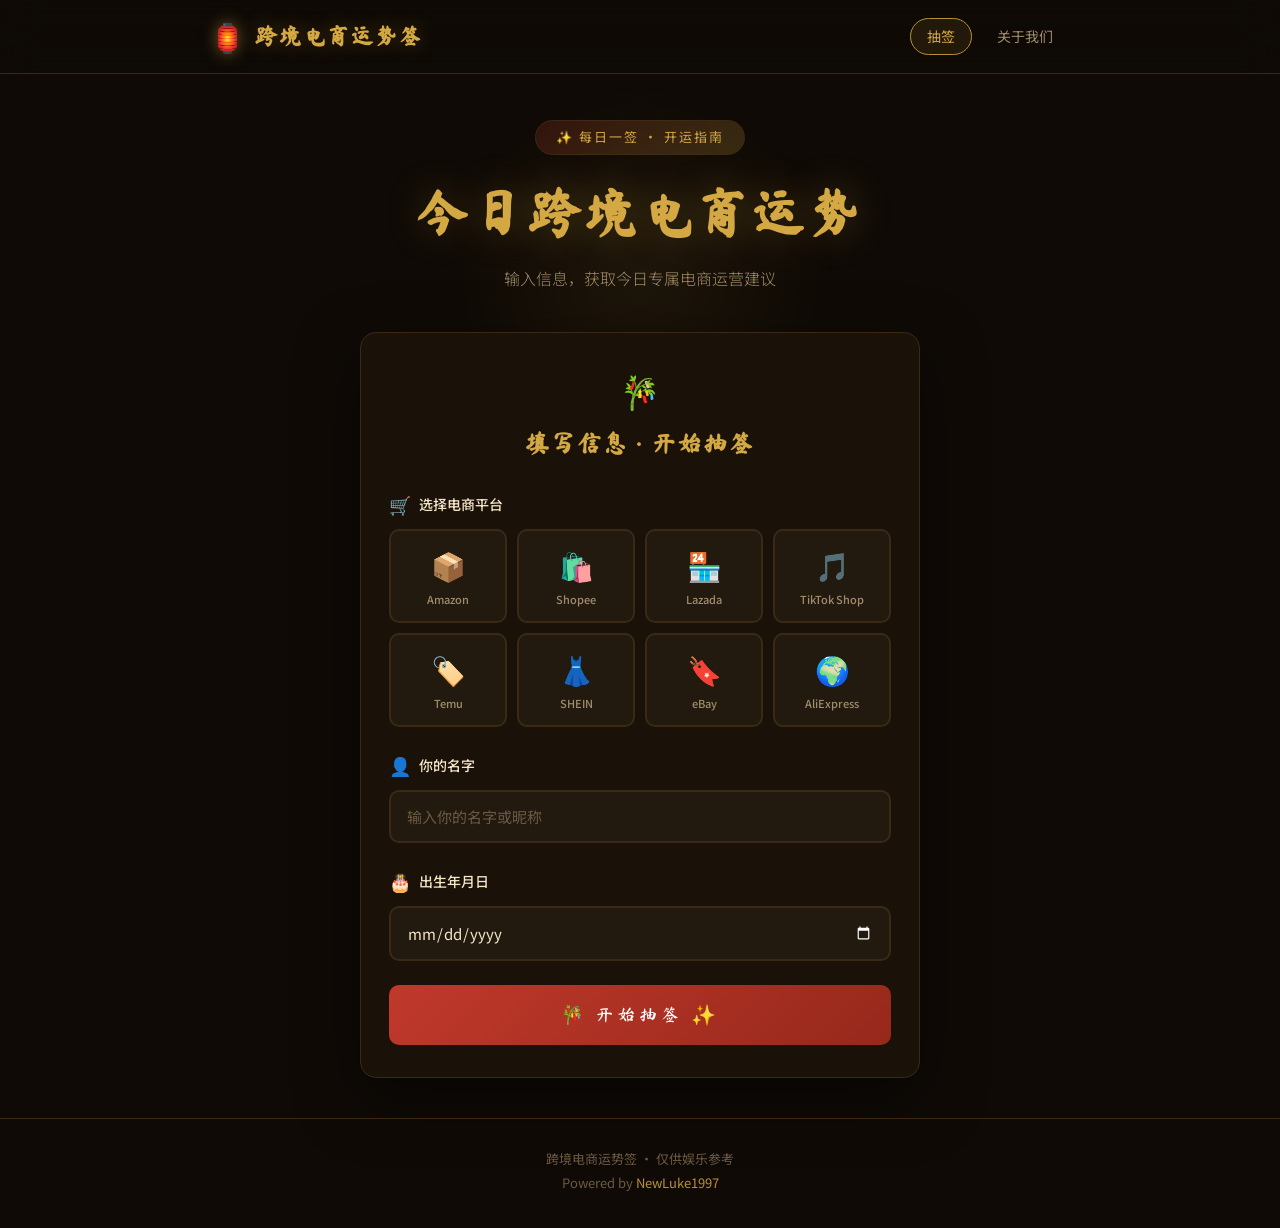
==== index.html @ f280c8c5 "🏮 跨境电商运势签 - 初始版本" ====
<!DOCTYPE html>
<html lang="zh-CN">
<head>
  <meta charset="UTF-8">
  <meta name="viewport" content="width=device-width, initial-scale=1.0">
  <title>跨境电商运势签 · 每日开运指南</title>
  <link rel="stylesheet" href="style.css">
  <link rel="preconnect" href="https://fonts.googleapis.com">
  <link href="https://fonts.googleapis.com/css2?family=Ma+Shan+Zheng&family=Noto+Sans+SC:wght@300;400;500;700&display=swap" rel="stylesheet">
</head>
<body>
  <!-- Floating particles -->
  <div class="particles" id="particles"></div>

  <!-- Header -->
  <header class="header">
    <div class="header-inner">
      <div class="logo-wrap">
        <span class="logo-icon">🏮</span>
        <h1 class="logo-text">跨境电商运势签</h1>
      </div>
      <nav class="nav">
        <a href="index.html" class="nav-link active">抽签</a>
        <a href="about.html" class="nav-link">关于我们</a>
      </nav>
    </div>
  </header>

  <!-- Hero Section -->
  <section class="hero">
    <div class="hero-content">
      <div class="hero-badge">✨ 每日一签 · 开运指南</div>
      <h2 class="hero-title">今日跨境电商运势</h2>
      <p class="hero-subtitle">输入信息，获取今日专属电商运营建议</p>
    </div>
  </section>

  <!-- Fortune Form -->
  <section class="form-section">
    <div class="form-card">
      <div class="form-header">
        <span class="form-icon">🎋</span>
        <h3>填写信息 · 开始抽签</h3>
      </div>

      <!-- Platform Selection -->
      <div class="form-group">
        <label class="form-label">
          <span class="label-icon">🛒</span>
          选择电商平台
        </label>
        <div class="platform-grid">
          <button class="platform-btn" data-platform="amazon">
            <span class="platform-emoji">📦</span>
            <span class="platform-name">Amazon</span>
          </button>
          <button class="platform-btn" data-platform="shopee">
            <span class="platform-emoji">🛍️</span>
            <span class="platform-name">Shopee</span>
          </button>
          <button class="platform-btn" data-platform="lazada">
            <span class="platform-emoji">🏪</span>
            <span class="platform-name">Lazada</span>
          </button>
          <button class="platform-btn" data-platform="tiktok">
            <span class="platform-emoji">🎵</span>
            <span class="platform-name">TikTok Shop</span>
          </button>
          <button class="platform-btn" data-platform="temu">
            <span class="platform-emoji">🏷️</span>
            <span class="platform-name">Temu</span>
          </button>
          <button class="platform-btn" data-platform="shein">
            <span class="platform-emoji">👗</span>
            <span class="platform-name">SHEIN</span>
          </button>
          <button class="platform-btn" data-platform="ebay">
            <span class="platform-emoji">🔖</span>
            <span class="platform-name">eBay</span>
          </button>
          <button class="platform-btn" data-platform="aliexpress">
            <span class="platform-emoji">🌍</span>
            <span class="platform-name">AliExpress</span>
          </button>
        </div>
      </div>

      <!-- Name Input -->
      <div class="form-group">
        <label class="form-label" for="username">
          <span class="label-icon">👤</span>
          你的名字
        </label>
        <input type="text" id="username" class="form-input" placeholder="输入你的名字或昵称" maxlength="20">
      </div>

      <!-- Birth Date -->
      <div class="form-group">
        <label class="form-label" for="birthdate">
          <span class="label-icon">🎂</span>
          出生年月日
        </label>
        <input type="date" id="birthdate" class="form-input">
      </div>

      <!-- Draw Button -->
      <button class="draw-btn" id="drawBtn" onclick="drawFortune()">
        <span class="draw-btn-text">🎋 开始抽签</span>
        <span class="draw-btn-sparkle">✨</span>
      </button>
    </div>
  </section>

  <!-- Fortune Result -->
  <section class="result-section" id="resultSection" style="display:none;">
    <div class="result-card">
      <div class="result-header">
        <div class="result-badge" id="resultBadge"></div>
        <h3 class="result-title" id="resultTitle"></h3>
        <p class="result-date" id="resultDate"></p>
      </div>

      <!-- Overall Fortune -->
      <div class="fortune-block overall-fortune">
        <div class="fortune-icon" id="overallIcon"></div>
        <h4>综合运势</h4>
        <div class="fortune-stars" id="overallStars"></div>
        <p class="fortune-text" id="overallText"></p>
      </div>

      <!-- E-commerce Specific -->
      <div class="fortune-grid">
        <div class="fortune-block">
          <div class="fortune-icon">📢</div>
          <h4>广告投放</h4>
          <p class="fortune-text" id="adText"></p>
          <div class="fortune-tag" id="adTag"></div>
        </div>
        <div class="fortune-block">
          <div class="fortune-icon">📦</div>
          <h4>库存管理</h4>
          <p class="fortune-text" id="stockText"></p>
          <div class="fortune-tag" id="stockTag"></div>
        </div>
        <div class="fortune-block">
          <div class="fortune-icon">💰</div>
          <h4>定价策略</h4>
          <p class="fortune-text" id="priceText"></p>
          <div class="fortune-tag" id="priceTag"></div>
        </div>
        <div class="fortune-block">
          <div class="fortune-icon">⭐</div>
          <h4>选品建议</h4>
          <p class="fortune-text" id="productText"></p>
          <div class="fortune-tag" id="productTag"></div>
        </div>
        <div class="fortune-block">
          <div class="fortune-icon">🚚</div>
          <h4>物流运势</h4>
          <p class="fortune-text" id="logisticsText"></p>
          <div class="fortune-tag" id="logisticsTag"></div>
        </div>
        <div class="fortune-block">
          <div class="fortune-icon">👥</div>
          <h4>客服沟通</h4>
          <p class="fortune-text" id="serviceText"></p>
          <div class="fortune-tag" id="serviceTag"></div>
        </div>
      </div>

      <!-- Lucky Items -->
      <div class="lucky-section">
        <h4>🍀 今日开运</h4>
        <div class="lucky-grid">
          <div class="lucky-item">
            <span class="lucky-label">幸运颜色</span>
            <span class="lucky-value" id="luckyColor"></span>
          </div>
          <div class="lucky-item">
            <span class="lucky-label">幸运数字</span>
            <span class="lucky-value" id="luckyNumber"></span>
          </div>
          <div class="lucky-item">
            <span class="lucky-label">吉时</span>
            <span class="lucky-value" id="luckyTime"></span>
          </div>
          <div class="lucky-item">
            <span class="lucky-label">宜</span>
            <span class="lucky-value good" id="luckyGood"></span>
          </div>
          <div class="lucky-item">
            <span class="lucky-label">忌</span>
            <span class="lucky-value bad" id="luckyBad"></span>
          </div>
        </div>
      </div>

      <!-- Fortune Poem -->
      <div class="poem-section">
        <div class="poem-decoration">︽</div>
        <p class="poem-text" id="poemText"></p>
        <div class="poem-decoration">︾</div>
      </div>

      <!-- Actions -->
      <div class="result-actions">
        <button class="action-btn primary" onclick="drawFortune()">🔄 再抽一签</button>
        <button class="action-btn" onclick="shareFortune()">📤 分享运势</button>
        <a href="about.html" class="action-btn">💬 联系我们</a>
      </div>
    </div>
  </section>

  <!-- Toast -->
  <div class="toast" id="toast"></div>

  <!-- Footer -->
  <footer class="footer">
    <div class="footer-inner">
      <p>跨境电商运势签 · 仅供娱乐参考</p>
      <p class="footer-sub">Powered by <a href="https://github.com/NewLuke1997" target="_blank">NewLuke1997</a></p>
    </div>
  </footer>

  <script src="script.js"></script>
</body>
</html>
---- style.css ----
/* ===== Reset & Base ===== */
*, *::before, *::after {
  margin: 0;
  padding: 0;
  box-sizing: border-box;
}

:root {
  --primary: #c0392b;
  --primary-dark: #96281b;
  --primary-light: #e74c3c;
  --gold: #d4a843;
  --gold-light: #f0d78c;
  --gold-dark: #b8922e;
  --bg: #0f0a06;
  --bg-card: #1a1209;
  --bg-card2: #221a0f;
  --text: #f5e6c8;
  --text-dim: #a08c6a;
  --text-muted: #6b5a40;
  --border: #3a2a15;
  --shadow: rgba(0,0,0,0.5);
  --radius: 16px;
  --radius-sm: 10px;
}

html {
  scroll-behavior: smooth;
}

body {
  font-family: 'Noto Sans SC', -apple-system, BlinkMacSystemFont, sans-serif;
  background: var(--bg);
  color: var(--text);
  min-height: 100vh;
  overflow-x: hidden;
  line-height: 1.6;
}

/* ===== Particles ===== */
.particles {
  position: fixed;
  inset: 0;
  pointer-events: none;
  z-index: 0;
  overflow: hidden;
}

.particle {
  position: absolute;
  border-radius: 50%;
  animation: float linear infinite;
  opacity: 0;
}

@keyframes float {
  0% { transform: translateY(100vh) rotate(0deg); opacity: 0; }
  10% { opacity: 1; }
  90% { opacity: 1; }
  100% { transform: translateY(-10vh) rotate(720deg); opacity: 0; }
}

/* ===== Header ===== */
.header {
  position: fixed;
  top: 0;
  left: 0;
  right: 0;
  z-index: 100;
  background: rgba(15, 10, 6, 0.9);
  backdrop-filter: blur(20px);
  border-bottom: 1px solid var(--border);
}

.header-inner {
  max-width: 900px;
  margin: 0 auto;
  padding: 14px 20px;
  display: flex;
  align-items: center;
  justify-content: space-between;
}

.logo-wrap {
  display: flex;
  align-items: center;
  gap: 10px;
}

.logo-icon {
  font-size: 28px;
  filter: drop-shadow(0 0 8px rgba(212,168,67,0.5));
}

.logo-text {
  font-family: 'Ma Shan Zheng', cursive;
  font-size: 22px;
  color: var(--gold);
  letter-spacing: 2px;
  text-shadow: 0 0 20px rgba(212,168,67,0.3);
}

.nav {
  display: flex;
  gap: 8px;
}

.nav-link {
  color: var(--text-dim);
  text-decoration: none;
  padding: 6px 16px;
  border-radius: 20px;
  font-size: 14px;
  transition: all 0.3s;
  border: 1px solid transparent;
}

.nav-link:hover, .nav-link.active {
  color: var(--gold);
  border-color: var(--gold-dark);
  background: rgba(212,168,67,0.1);
}

/* ===== Hero ===== */
.hero {
  padding: 120px 20px 40px;
  text-align: center;
  position: relative;
  z-index: 1;
}

.hero::before {
  content: '';
  position: absolute;
  top: 80px;
  left: 50%;
  transform: translateX(-50%);
  width: 400px;
  height: 400px;
  background: radial-gradient(circle, rgba(212,168,67,0.08) 0%, transparent 70%);
  border-radius: 50%;
  pointer-events: none;
}

.hero-badge {
  display: inline-block;
  padding: 6px 20px;
  background: linear-gradient(135deg, rgba(192,57,43,0.2), rgba(212,168,67,0.2));
  border: 1px solid var(--border);
  border-radius: 20px;
  font-size: 13px;
  color: var(--gold);
  margin-bottom: 16px;
  letter-spacing: 2px;
}

.hero-title {
  font-family: 'Ma Shan Zheng', cursive;
  font-size: clamp(32px, 6vw, 52px);
  color: var(--gold);
  text-shadow: 0 0 40px rgba(212,168,67,0.3);
  margin-bottom: 12px;
  letter-spacing: 4px;
}

.hero-subtitle {
  color: var(--text-dim);
  font-size: 16px;
  font-weight: 300;
}

/* ===== Form Section ===== */
.form-section {
  max-width: 600px;
  margin: 0 auto;
  padding: 0 20px 40px;
  position: relative;
  z-index: 1;
}

.form-card {
  background: var(--bg-card);
  border: 1px solid var(--border);
  border-radius: var(--radius);
  padding: 32px 28px;
  box-shadow: 0 20px 60px var(--shadow);
}

.form-header {
  text-align: center;
  margin-bottom: 28px;
}

.form-icon {
  font-size: 32px;
  display: block;
  margin-bottom: 8px;
}

.form-header h3 {
  font-family: 'Ma Shan Zheng', cursive;
  font-size: 24px;
  color: var(--gold);
  letter-spacing: 2px;
}

.form-group {
  margin-bottom: 24px;
}

.form-label {
  display: flex;
  align-items: center;
  gap: 8px;
  font-size: 14px;
  font-weight: 500;
  color: var(--text);
  margin-bottom: 10px;
}

.label-icon {
  font-size: 18px;
}

/* Platform Grid */
.platform-grid {
  display: grid;
  grid-template-columns: repeat(4, 1fr);
  gap: 10px;
}

.platform-btn {
  display: flex;
  flex-direction: column;
  align-items: center;
  gap: 6px;
  padding: 14px 8px;
  background: var(--bg-card2);
  border: 2px solid var(--border);
  border-radius: var(--radius-sm);
  color: var(--text-dim);
  cursor: pointer;
  transition: all 0.3s cubic-bezier(0.34, 1.56, 0.64, 1);
  font-family: inherit;
}

.platform-btn:hover {
  border-color: var(--gold-dark);
  background: rgba(212,168,67,0.08);
  color: var(--text);
  transform: translateY(-2px);
}

.platform-btn.selected {
  border-color: var(--gold);
  background: rgba(212,168,67,0.15);
  color: var(--gold);
  box-shadow: 0 0 20px rgba(212,168,67,0.15);
  transform: translateY(-2px);
}

.platform-emoji {
  font-size: 28px;
  transition: transform 0.3s;
}

.platform-btn.selected .platform-emoji {
  transform: scale(1.15);
}

.platform-name {
  font-size: 11px;
  font-weight: 500;
  white-space: nowrap;
}

/* Input */
.form-input {
  width: 100%;
  padding: 14px 16px;
  background: var(--bg-card2);
  border: 2px solid var(--border);
  border-radius: var(--radius-sm);
  color: var(--text);
  font-size: 15px;
  font-family: inherit;
  outline: none;
  transition: all 0.3s;
}

.form-input::placeholder {
  color: var(--text-muted);
}

.form-input:focus {
  border-color: var(--gold-dark);
  box-shadow: 0 0 0 3px rgba(212,168,67,0.1);
}

input[type="date"] {
  color-scheme: dark;
}

/* Draw Button */
.draw-btn {
  width: 100%;
  padding: 18px;
  background: linear-gradient(135deg, var(--primary), var(--primary-dark));
  border: none;
  border-radius: var(--radius-sm);
  color: #fff;
  font-size: 18px;
  font-family: 'Ma Shan Zheng', cursive;
  font-weight: 400;
  letter-spacing: 4px;
  cursor: pointer;
  transition: all 0.3s;
  position: relative;
  overflow: hidden;
  margin-top: 8px;
  display: flex;
  align-items: center;
  justify-content: center;
  gap: 8px;
}

.draw-btn::before {
  content: '';
  position: absolute;
  inset: 0;
  background: linear-gradient(135deg, transparent, rgba(255,255,255,0.1), transparent);
  transform: translateX(-100%);
  transition: transform 0.6s;
}

.draw-btn:hover::before {
  transform: translateX(100%);
}

.draw-btn:hover {
  transform: translateY(-2px);
  box-shadow: 0 8px 30px rgba(192,57,43,0.4);
}

.draw-btn:active {
  transform: translateY(0);
}

.draw-btn.loading {
  pointer-events: none;
  opacity: 0.8;
}

.draw-btn-sparkle {
  font-size: 20px;
  animation: sparkle 2s ease-in-out infinite;
}

@keyframes sparkle {
  0%, 100% { opacity: 1; transform: scale(1); }
  50% { opacity: 0.6; transform: scale(1.2); }
}

/* ===== Result Section ===== */
.result-section {
  max-width: 700px;
  margin: 0 auto;
  padding: 0 20px 60px;
  position: relative;
  z-index: 1;
}

.result-card {
  background: var(--bg-card);
  border: 1px solid var(--border);
  border-radius: var(--radius);
  padding: 36px 28px;
  box-shadow: 0 20px 80px var(--shadow);
  animation: slideUp 0.6s cubic-bezier(0.34, 1.56, 0.64, 1);
}

@keyframes slideUp {
  from { opacity: 0; transform: translateY(40px); }
  to { opacity: 1; transform: translateY(0); }
}

.result-header {
  text-align: center;
  margin-bottom: 30px;
}

.result-badge {
  display: inline-block;
  padding: 6px 20px;
  border-radius: 20px;
  font-size: 14px;
  font-weight: 500;
  margin-bottom: 12px;
  letter-spacing: 1px;
}

.result-badge.great {
  background: linear-gradient(135deg, rgba(46,204,113,0.2), rgba(39,174,96,0.2));
  border: 1px solid rgba(46,204,113,0.3);
  color: #2ecc71;
}

.result-badge.good {
  background: linear-gradient(135deg, rgba(52,152,219,0.2), rgba(41,128,185,0.2));
  border: 1px solid rgba(52,152,219,0.3);
  color: #3498db;
}

.result-badge.normal {
  background: linear-gradient(135deg, rgba(241,196,15,0.2), rgba(243,156,18,0.2));
  border: 1px solid rgba(241,196,15,0.3);
  color: #f1c40f;
}

.result-badge.caution {
  background: linear-gradient(135deg, rgba(231,76,60,0.2), rgba(192,57,43,0.2));
  border: 1px solid rgba(231,76,60,0.3);
  color: #e74c3c;
}

.result-title {
  font-family: 'Ma Shan Zheng', cursive;
  font-size: 32px;
  color: var(--gold);
  letter-spacing: 3px;
  margin-bottom: 8px;
}

.result-date {
  color: var(--text-dim);
  font-size: 14px;
}

/* Fortune Blocks */
.overall-fortune {
  text-align: center;
  padding: 28px 20px;
  background: linear-gradient(135deg, rgba(212,168,67,0.08), rgba(192,57,43,0.08));
  border: 1px solid var(--border);
  border-radius: var(--radius-sm);
  margin-bottom: 24px;
}

.fortune-icon {
  font-size: 36px;
  margin-bottom: 8px;
}

.fortune-block h4 {
  font-family: 'Ma Shan Zheng', cursive;
  font-size: 18px;
  color: var(--gold-light);
  margin-bottom: 8px;
  letter-spacing: 1px;
}

.fortune-stars {
  display: flex;
  justify-content: center;
  gap: 4px;
  margin-bottom: 12px;
  font-size: 20px;
}

.fortune-text {
  color: var(--text);
  font-size: 14px;
  line-height: 1.8;
}

.fortune-grid {
  display: grid;
  grid-template-columns: repeat(2, 1fr);
  gap: 14px;
  margin-bottom: 24px;
}

.fortune-grid .fortune-block {
  padding: 20px 16px;
  background: var(--bg-card2);
  border: 1px solid var(--border);
  border-radius: var(--radius-sm);
  transition: all 0.3s;
}

.fortune-grid .fortune-block:hover {
  border-color: var(--gold-dark);
  transform: translateY(-2px);
  box-shadow: 0 8px 20px var(--shadow);
}

.fortune-grid .fortune-icon {
  font-size: 28px;
  margin-bottom: 6px;
}

.fortune-tag {
  display: inline-block;
  margin-top: 10px;
  padding: 4px 12px;
  border-radius: 12px;
  font-size: 12px;
  font-weight: 500;
}

.fortune-tag.yes {
  background: rgba(46,204,113,0.15);
  color: #2ecc71;
  border: 1px solid rgba(46,204,113,0.2);
}

.fortune-tag.no {
  background: rgba(231,76,60,0.15);
  color: #e74c3c;
  border: 1px solid rgba(231,76,60,0.2);
}

.fortune-tag.maybe {
  background: rgba(241,196,15,0.15);
  color: #f1c40f;
  border: 1px solid rgba(241,196,15,0.2);
}

/* Lucky Section */
.lucky-section {
  padding: 24px;
  background: var(--bg-card2);
  border: 1px solid var(--border);
  border-radius: var(--radius-sm);
  margin-bottom: 24px;
}

.lucky-section h4 {
  font-family: 'Ma Shan Zheng', cursive;
  font-size: 20px;
  color: var(--gold);
  margin-bottom: 16px;
  text-align: center;
  letter-spacing: 2px;
}

.lucky-grid {
  display: grid;
  grid-template-columns: repeat(3, 1fr);
  gap: 12px;
}

.lucky-item {
  display: flex;
  flex-direction: column;
  align-items: center;
  gap: 6px;
  padding: 12px 8px;
  background: rgba(0,0,0,0.2);
  border-radius: 10px;
}

.lucky-label {
  font-size: 12px;
  color: var(--text-muted);
}

.lucky-value {
  font-size: 15px;
  font-weight: 500;
  color: var(--gold-light);
}

.lucky-value.good { color: #2ecc71; }
.lucky-value.bad { color: #e74c3c; }

/* Poem */
.poem-section {
  text-align: center;
  padding: 24px;
  margin-bottom: 24px;
}

.poem-decoration {
  color: var(--gold-dark);
  font-size: 24px;
  line-height: 1;
  opacity: 0.5;
}

.poem-text {
  font-family: 'Ma Shan Zheng', cursive;
  font-size: 20px;
  color: var(--gold-light);
  line-height: 2;
  letter-spacing: 3px;
  margin: 8px 0;
  text-shadow: 0 0 20px rgba(212,168,67,0.2);
}

/* Actions */
.result-actions {
  display: flex;
  gap: 12px;
  justify-content: center;
  flex-wrap: wrap;
}

.action-btn {
  padding: 12px 24px;
  border-radius: var(--radius-sm);
  font-size: 14px;
  font-family: inherit;
  font-weight: 500;
  cursor: pointer;
  transition: all 0.3s;
  text-decoration: none;
  display: inline-flex;
  align-items: center;
  gap: 6px;
  border: 2px solid var(--border);
  background: var(--bg-card2);
  color: var(--text);
}

.action-btn:hover {
  border-color: var(--gold-dark);
  background: rgba(212,168,67,0.1);
  transform: translateY(-2px);
}

.action-btn.primary {
  background: linear-gradient(135deg, var(--primary), var(--primary-dark));
  border-color: var(--primary);
  color: #fff;
}

.action-btn.primary:hover {
  box-shadow: 0 6px 20px rgba(192,57,43,0.4);
}

/* ===== Toast ===== */
.toast {
  position: fixed;
  bottom: 30px;
  left: 50%;
  transform: translateX(-50%) translateY(100px);
  padding: 12px 28px;
  background: var(--bg-card);
  border: 1px solid var(--gold-dark);
  border-radius: 30px;
  color: var(--gold);
  font-size: 14px;
  z-index: 200;
  opacity: 0;
  transition: all 0.4s cubic-bezier(0.34, 1.56, 0.64, 1);
  white-space: nowrap;
}

.toast.show {
  opacity: 1;
  transform: translateX(-50%) translateY(0);
}

/* ===== Footer ===== */
.footer {
  text-align: center;
  padding: 30px 20px;
  border-top: 1px solid var(--border);
  position: relative;
  z-index: 1;
}

.footer-inner p {
  color: var(--text-muted);
  font-size: 13px;
  margin-bottom: 4px;
}

.footer-sub a {
  color: var(--gold-dark);
  text-decoration: none;
}

.footer-sub a:hover {
  color: var(--gold);
}

/* ===== Responsive ===== */
@media (max-width: 600px) {
  .platform-grid {
    grid-template-columns: repeat(4, 1fr);
    gap: 8px;
  }

  .platform-btn {
    padding: 10px 4px;
  }

  .platform-emoji { font-size: 24px; }
  .platform-name { font-size: 10px; }

  .form-card, .result-card {
    padding: 24px 18px;
  }

  .fortune-grid {
    grid-template-columns: 1fr;
  }

  .lucky-grid {
    grid-template-columns: repeat(3, 1fr);
  }

  .result-actions {
    flex-direction: column;
  }

  .action-btn {
    justify-content: center;
  }
}

@media (max-width: 380px) {
  .platform-grid {
    grid-template-columns: repeat(3, 1fr);
  }
}
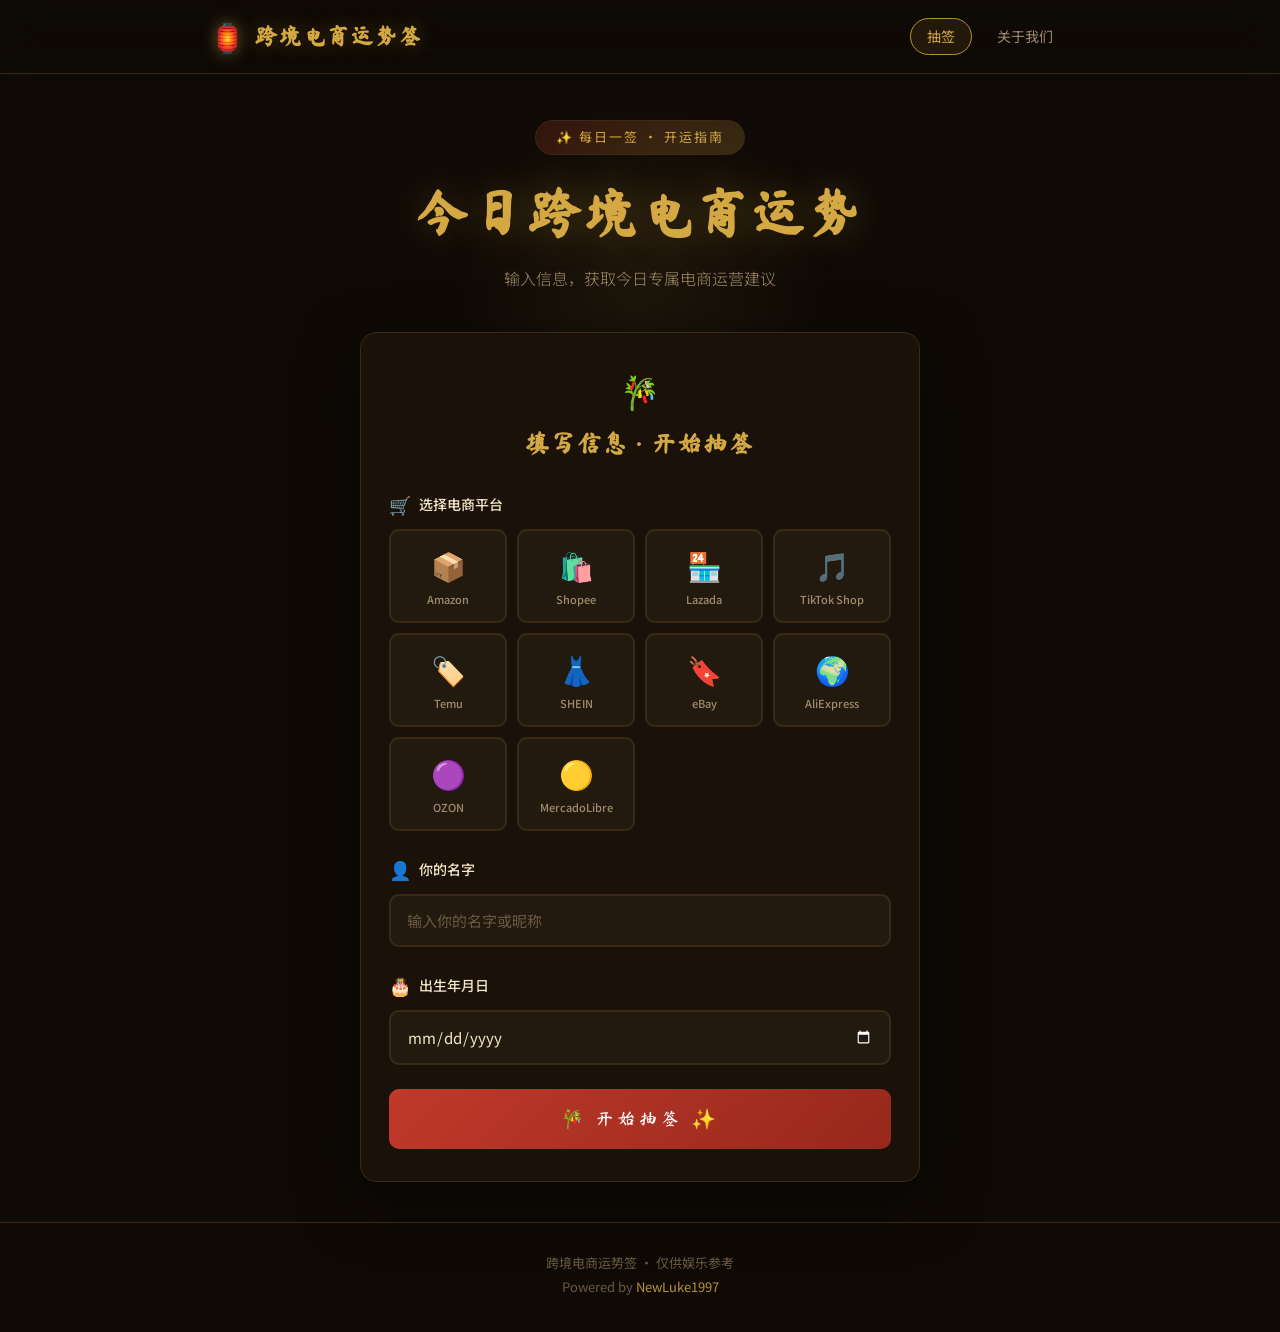
==== commit a1de763c: "🛒 添加 OZON 和 MercadoLibre 平台" ====
--- a/index.html
+++ b/index.html
@@ -82,6 +82,14 @@
             <span class="platform-emoji">🌍</span>
             <span class="platform-name">AliExpress</span>
           </button>
+          <button class="platform-btn" data-platform="ozon">
+            <span class="platform-emoji">🟣</span>
+            <span class="platform-name">OZON</span>
+          </button>
+          <button class="platform-btn" data-platform="mercadolibre">
+            <span class="platform-emoji">🟡</span>
+            <span class="platform-name">MercadoLibre</span>
+          </button>
         </div>
       </div>
 
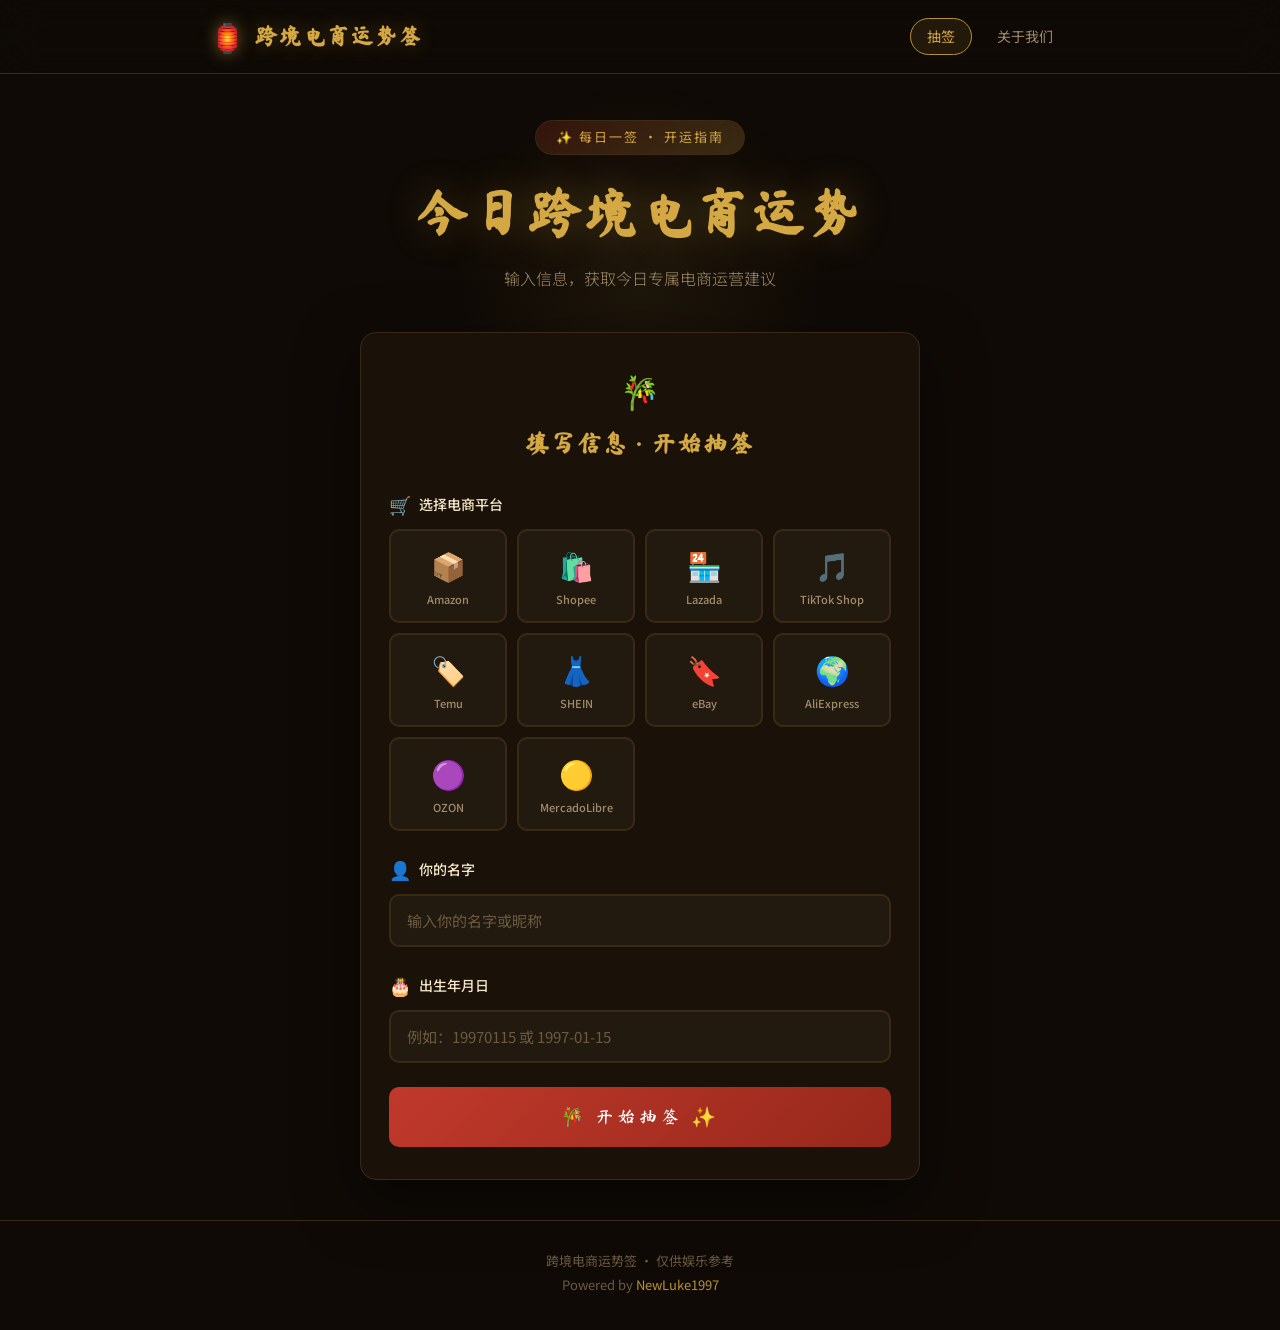
==== commit 0774086f: "📅 出生日期改为手动输入，支持直接键盘输入" ====
--- a/index.html
+++ b/index.html
@@ -108,7 +108,7 @@
           <span class="label-icon">🎂</span>
           出生年月日
         </label>
-        <input type="date" id="birthdate" class="form-input">
+        <input type="text" id="birthdate" class="form-input" placeholder="例如：19970115 或 1997-01-15" maxlength="10" inputmode="numeric">
       </div>
 
       <!-- Draw Button -->
--- a/style.css
+++ b/style.css
@@ -297,9 +297,7 @@
   box-shadow: 0 0 0 3px rgba(212,168,67,0.1);
 }
 
-input[type="date"] {
-  color-scheme: dark;
-}
+
 
 /* Draw Button */
 .draw-btn {
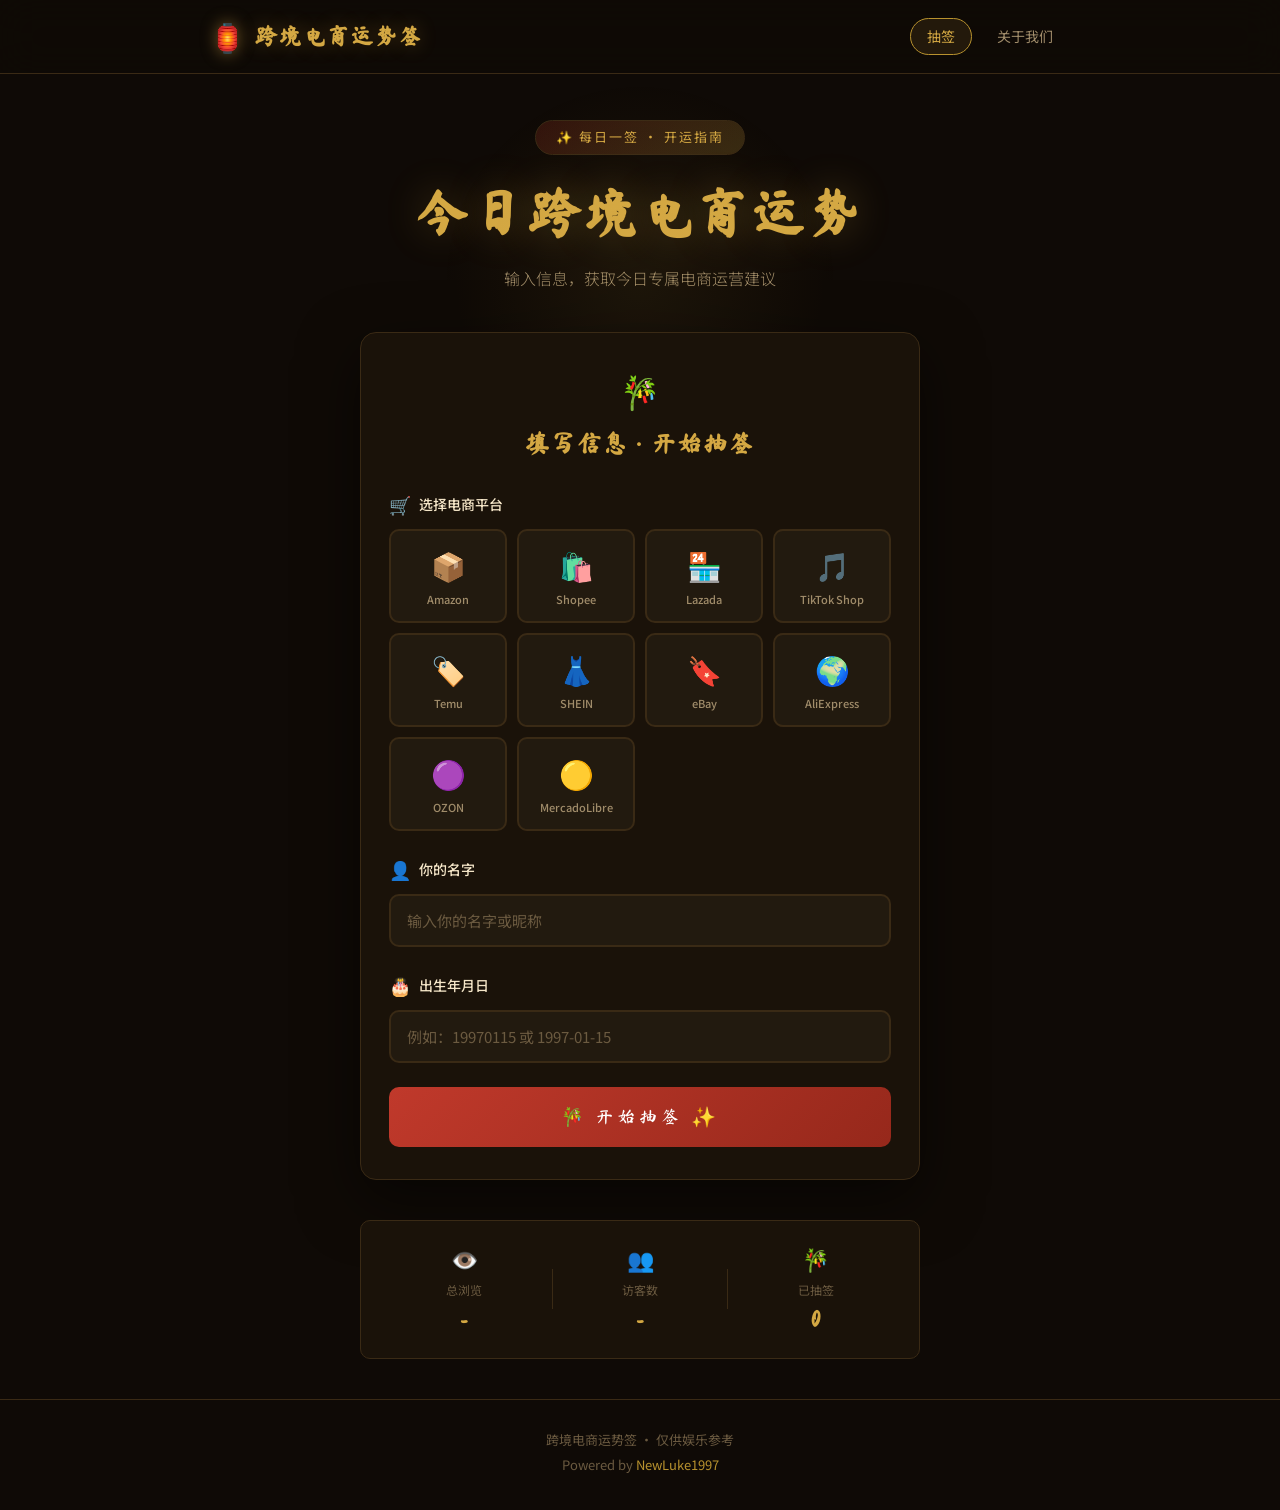
==== commit fff6fef6: "📊 添加浏览量/访客数/抽签次数统计" ====
--- a/index.html
+++ b/index.html
@@ -219,6 +219,29 @@
     </div>
   </section>
 
+  <!-- Stats Counter -->
+  <section class="stats-section">
+    <div class="stats-card">
+      <div class="stats-item">
+        <span class="stats-icon">👁️</span>
+        <span class="stats-label">总浏览</span>
+        <span class="stats-value" id="pvCount">-</span>
+      </div>
+      <div class="stats-divider"></div>
+      <div class="stats-item">
+        <span class="stats-icon">👥</span>
+        <span class="stats-label">访客数</span>
+        <span class="stats-value" id="uvCount">-</span>
+      </div>
+      <div class="stats-divider"></div>
+      <div class="stats-item">
+        <span class="stats-icon">🎋</span>
+        <span class="stats-label">已抽签</span>
+        <span class="stats-value" id="drawCount">-</span>
+      </div>
+    </div>
+  </section>
+
   <!-- Toast -->
   <div class="toast" id="toast"></div>
 
@@ -231,5 +254,117 @@
   </footer>
 
   <script src="script.js"></script>
+  <!-- Busuanzi Visitor Counter -->
+  <script async src="//busuanzi.ibruce.info/busuanzi/2.3/busuanzi.pure.mini.js"></script>
+  <script>
+    (function updateStats() {
+      var pvEl = document.getElementById('pvCount');
+      var uvEl = document.getElementById('uvCount');
+      var drawEl = document.getElementById('drawCount');
+      // Local draw count
+      if (drawEl) drawEl.textContent = localStorage.getItem('fortune_draws') || '0';
+      // Wait for busuanzi
+      var tries = 0;
+      var timer = setInterval(function() {
+        var pv = document.getElementById('busuanzi_value_site_pv');
+        var uv = document.getElementById('busuanzi_value_site_uv');
+        if (pv && pv.textContent) pvEl.textContent = pv.textContent;
+        if (uv && uv.textContent) uvEl.textContent = uv.textContent;
+        if (++tries > 30 || (pv && pv.textContent)) clearInterval(timer);
+      }, 500);
+    })();
+  </script>
+  <script>
+    // Update stats display
+    function updateStats() {
+      // Busuanzi PV
+      const pvEl = document.getElementById('pvCount');
+      const uvEl = document.getElementById('uvCount');
+      const drawEl = document.getElementById('drawCount');
+
+      // Wait for busuanzi to load
+      let tries = 0;
+      const timer = setInterval(() => {
+        const pv = document.getElementById('busuanzi_value_site_pv');
+        const uv = document.getElementById('busuanzi_value_site_uv');
+        if (pv && pv.textContent && pv.textContent !== '') {
+          pvEl.textContent = pv.textContent;
+          clearInterval(timer);
+        }
+        if (uv && uv.textContent && uv.textContent !== '') {
+          uvEl.textContent = uv.textContent;
+        }
+        if (++tries > 30) {
+          clearInterval(timer);
+          pvEl.textContent = pv ? pv.textContent || '0' : '0';
+          uvEl.textContent = uv ? uv.textContent || '0' : '0';
+        }
+      }, 500);
+
+      // Local draw count
+      const draws = parseInt(localStorage.getItem('fortune_draws') || '0');
+      drawEl.textContent = draws;
+    }
+
+    // Increment draw count on each fortune draw
+    const origDraw = window.drawFortune;
+    if (typeof origDraw === 'function') {
+      window.drawFortune = function() {
+        const result = origDraw.apply(this, arguments);
+        const draws = parseInt(localStorage.getItem('fortune_draws') || '0') + 1;
+        localStorage.setItem('fortune_draws', draws);
+        document.getElementById('drawCount').textContent = draws;
+        return result;
+      };
+    }
+
+    updateStats();
+  </script>
+  <script>
+    // Update stats display
+    function updateStats() {
+      // Busuanzi PV
+      const pvEl = document.getElementById('pvCount');
+      const uvEl = document.getElementById('uvCount');
+      const drawEl = document.getElementById('drawCount');
+
+      // Wait for busuanzi to load
+      let tries = 0;
+      const timer = setInterval(() => {
+        const pv = document.getElementById('busuanzi_value_site_pv');
+        const uv = document.getElementById('busuanzi_value_site_uv');
+        if (pv && pv.textContent && pv.textContent !== '') {
+          pvEl.textContent = pv.textContent;
+          clearInterval(timer);
+        }
+        if (uv && uv.textContent && uv.textContent !== '') {
+          uvEl.textContent = uv.textContent;
+        }
+        if (++tries > 30) {
+          clearInterval(timer);
+          pvEl.textContent = pv ? pv.textContent || '0' : '0';
+          uvEl.textContent = uv ? uv.textContent || '0' : '0';
+        }
+      }, 500);
+
+      // Local draw count
+      const draws = parseInt(localStorage.getItem('fortune_draws') || '0');
+      drawEl.textContent = draws;
+    }
+
+    // Increment draw count on each fortune draw
+    const origDraw = window.drawFortune;
+    if (typeof origDraw === 'function') {
+      window.drawFortune = function() {
+        const result = origDraw.apply(this, arguments);
+        const draws = parseInt(localStorage.getItem('fortune_draws') || '0') + 1;
+        localStorage.setItem('fortune_draws', draws);
+        document.getElementById('drawCount').textContent = draws;
+        return result;
+      };
+    }
+
+    updateStats();
+  </script>
 </body>
 </html>
--- a/style.css
+++ b/style.css
@@ -660,6 +660,58 @@
   transform: translateX(-50%) translateY(0);
 }
 
+/* ===== Stats Section ===== */
+.stats-section {
+  max-width: 600px;
+  margin: 0 auto;
+  padding: 0 20px 40px;
+  position: relative;
+  z-index: 1;
+}
+
+.stats-card {
+  display: flex;
+  align-items: center;
+  justify-content: center;
+  gap: 0;
+  padding: 20px 16px;
+  background: var(--bg-card);
+  border: 1px solid var(--border);
+  border-radius: var(--radius-sm);
+}
+
+.stats-item {
+  display: flex;
+  flex-direction: column;
+  align-items: center;
+  gap: 4px;
+  flex: 1;
+}
+
+.stats-icon {
+  font-size: 22px;
+}
+
+.stats-label {
+  font-size: 12px;
+  color: var(--text-muted);
+}
+
+.stats-value {
+  font-size: 22px;
+  font-weight: 700;
+  color: var(--gold);
+  font-family: 'Ma Shan Zheng', cursive;
+  letter-spacing: 1px;
+}
+
+.stats-divider {
+  width: 1px;
+  height: 40px;
+  background: var(--border);
+  flex-shrink: 0;
+}
+
 /* ===== Footer ===== */
 .footer {
   text-align: center;
